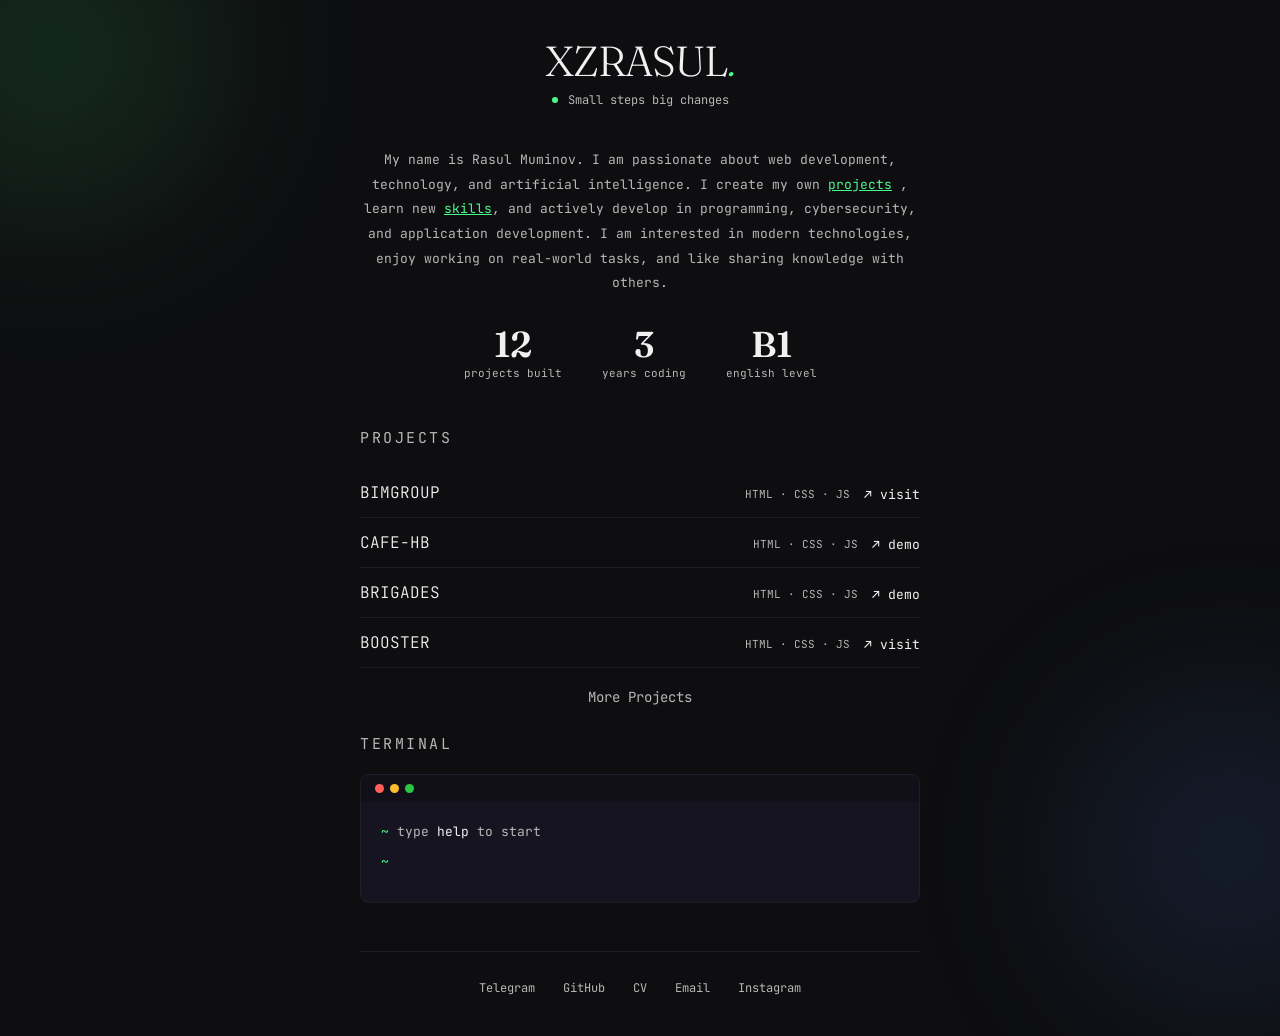
==== index.html @ f0c8d519 "Fresh initial commit" ====
<!doctype html>
<html lang="en">
  <head>
    <meta charset="UTF-8" />
    <meta name="viewport" content="width=device-width, initial-scale=1.0" />
    <meta name="theme-color" content="#ffffff" />
    <title>Rasul</title>
    <link
      href="https://fonts.googleapis.com/css2?family=JetBrains+Mono:wght@300;400&family=Fraunces:ital,wght@0,300;1,300&display=swap"
      rel="stylesheet"
    />
    <link rel="stylesheet" href="style.css" />
  </head>
  <body>
    <div class="container">
      <header>
        <div class="name">XZRASUL<em>.</em></div>
        <div class="tagline">
          <div class="dot"></div>
          Small steps big changes
        </div>
      </header>

      <p class="bio">
        My name is Rasul Muminov. I am passionate about web development,
        technology, and artificial intelligence. I create my own
        <a href="#terminal" onclick="runProjects()">projects</a> , learn new
        <a href="#terminal" onclick="runSkills()">skills</a>, and actively
        develop in programming, cybersecurity, and application development. I am
        interested in modern technologies, enjoy working on real-world tasks,
        and like sharing knowledge with others.
      </p>
      <div class="hero-stats">
        <div class="stat">
          <div class="stat-num">12</div>
          <div class="stat-label">projects built</div>
        </div>
        <div class="stat">
          <div class="stat-num">3</div>
          <div class="stat-label">years coding</div>
        </div>
        <div class="stat">
          <div class="stat-num">B1</div>
          <div class="stat-label">english level</div>
        </div>
      </div>
      <div class="block">
        <div class="block-label">Projects</div>
        <div class="project">
          <div class="project-name">BIMGROUP</div>
          <div class="project-meta">
            <span class="project-stack">HTML · CSS · JS</span>
            <a class="project-link" href="https://bimgroup.tj/" target="_blank"
              >↗ visit</a
            >
          </div>
        </div>

        <div class="project">
          <div class="project-name">CAFE-HB</div>
          <div class="project-meta">
            <span class="project-stack">HTML · CSS · JS</span>
            <a
              class="project-link"
              href="https://cafehb.vercel.app/"
              target="_blank"
              >↗ demo</a
            >
          </div>
        </div>
        <div class="project">
          <div class="project-name">BRIGADES</div>
          <div class="project-meta">
            <span class="project-stack">HTML · CSS · JS</span>
            <a
              class="project-link"
              href="https://workersadmin.vercel.app"
              target="_blank"
              >↗ demo</a
            >
          </div>
        </div>
        <div class="project">
          <div class="project-name">BOOSTER</div>
          <div class="project-meta">
            <span class="project-stack">HTML · CSS · JS</span>
            <a
              class="project-link"
              href="https://t.me/xzinstagrambot"
              target="_blank"
              >↗ visit</a
            >
          </div>
        </div>
        <span class="project-stack">
          <a class="btn-project" href="#terminal" onclick="runProjects()"
            >More Projects</a
          >
        </span>
      </div>

      <div id="terminal" class="block">
        <div class="block-label">Terminal</div>
        <div class="terminal">
          <div class="term-bar">
            <div class="term-dot r"></div>
            <div class="term-dot y"></div>
            <div class="term-dot g"></div>
          </div>
          <div class="term-body" id="termBody">
            <div>
              <span class="prompt">~</span>
              <span class="out">type <span class="k">help</span> to start</span>
            </div>
            <div class="input-row">
              <span class="prompt">~</span>
              <input
                class="term-input"
                id="termInput"
                onkeydown="runCmd(event)"
                oninput="this.value = this.value.toLowerCase()"
                autocomplete="off"
                spellcheck="false"
              />
            </div>
          </div>
        </div>
      </div>
      <div class="links">
        <a class="link" href="https://t.me/xzrasul" target="_blank">Telegram</a>
        <a class="link" href="https://github.com/xzrasul13" target="_blank"
          >GitHub</a
        >
        <a
          class="link"
          href="#"
          target="_blank"
          >CV</a
        >
        <a class="link" href="mailto:xzrasul13@gmail.com" target="_blank"
          >Email</a
        >
        <a class="link" href="https://instagram.com/xzrasul" target="_blank"
          >Instagram</a
        >
      </div>
    </div>

    <script src="script.js"></script>
  </body>
</html>
---- style.css ----
* {
  margin: 0;
  padding: 0;
  box-sizing: border-box;
}

:root {
  --bg: #0e0e10;
  --text: #f1f1f1;
  --muted: #b7b7b7;
  --green: #4afa8a;
  --border: #1e1e24;
  --mono: "JetBrains Mono", monospace;
  --serif: "Fraunces", Georgia, serif;
}

body {
  color: var(--text);
  font-family: var(--mono);
  font-size: 13px;
  min-height: 100vh;
  display: flex;
  justify-content: center;
  padding: 40px 24px;
}
body {
  position: relative;
  overflow-x: hidden;
  background-color: #0e0e10; /* Твой основной цвет */
}

body::before, body::after {
  content: "";
  position: fixed;
  width: 300px;
  height: 300px;
  filter: blur(100px);
  border-radius: 50%;
  z-index: -1;
  opacity: 0.15;
  animation: move-blobs 20s infinite alternate;
}

body::before {
  background: var(--green); /* Твой акцентный цвет #4afa8a */
  top: -100px;
  left: -100px;
}

body::after {
  background: #4a86fa; /* Глубокий синий для контраста */
  bottom: -100px;
  right: -100px;
  animation-delay: -10s;
}

@keyframes move-blobs {
  0% { transform: translate(0, 0) scale(1); }
  100% { transform: translate(100vw, 50vh) scale(1.5); }
}

.container {
  width: 100%;
  max-width: 560px;
}

/* header */
header {
  margin-bottom: 40px;
}
.name,
.tagline {
  display: flex;
  justify-content: center;
}

.name {
  font-family: var(--serif);
  font-size: 42px;
  font-weight: 300;
  color: var(--text);
  letter-spacing: -1px;
  line-height: 1;
  margin-bottom: 10px;
}

.name em {
  font-style: italic;
  color: var(--green);
}

.tagline {
  font-size: 12px;
  color: var(--muted);
  display: flex;
  align-items: center;
  gap: 10px;
}

.dot {
  width: 6px;
  height: 6px;
  background: var(--green);
  border-radius: 50%;
  animation: pulse 2.5s ease-in-out infinite;
  flex-shrink: 0;
}
.dot-h {
  width: 5px;
  height: 5px;
  background: var(--green);
  border-radius: 50%;
  animation: pulse 2.5s ease-in-out infinite;
  flex-shrink: 0;
  margin-top: 30px;
  margin-left: 3px;
}

@keyframes pulse {
  0%,
  100% {
    opacity: 1;
  }
  50% {
    opacity: 0.3;
  }
}

/* bio */
.bio {
  text-align: center;
  font-size: 13px;
  color: var(--muted);
  line-height: 1.9;
  margin-bottom: 30px;
}

.bio a {
  color: var(--green);
}

/* sections */
.block {
  margin-bottom: 48px;
}


.block-label {
  font-size: 15px;
  color: var(--muted);
  letter-spacing: 2.5px;
  text-transform: uppercase;
  margin-bottom: 20px;
}
.hero-stats {
  display: flex;
  justify-content: center;
  gap: 40px;
  margin-bottom: 48px;
}
.stat {
  display: flex;
  text-align: center;
  flex-direction: column;
  gap: 4px;
}

.stat-num {
  font-family: var(--serif);
  font-size: 36px;
  font-weight: 600;
  color: var(--text);
  line-height: 1;
}

.stat-label {
  font-size: 11px;
  color: var(--muted);
}

/* projects */
.project {
  display: flex;
  justify-content: space-between;
  align-items: baseline;
  padding: 14px 0;
  border-bottom: 1px solid var(--border);
  gap: 16px;
}

.project:first-of-type {
  border-top: 1px solid var(--border);
}

.project-name {
  display: flex;
  font-family: var(--mono);
  font-size: 16px;
  font-weight: 300;
  color: var(--text);
}

.projects-discription{
  margin-left: 15px;
  margin-top: 3px;
  font-size: 14px;
  color: var(--muted);
}

.project-meta {
  display: flex;
  align-items: center;
  gap: 14px;
  flex-shrink: 0;
}

.project-stack {
  font-size: 11px;
  color: var(--muted);
}

.project-link {
  color: var(--te);
  text-decoration: none;
  transition: color 0.15s;
}

.project-link:hover {
  color: var(--green);
}
.btn-project {
  font-family: var(--mono);
  display: flex;
  justify-content: center;
  text-decoration: none;
  color: var(--muted);
  font-size: 14px;
  transition: color 0.15s;
  margin: 20px;
  margin-bottom: -20px;
}
.btn-project:hover {
  color: var(--text);
}

/* terminal */
.terminal {
  background-color: #171421;
  border: 1px solid var(--border);
  border-radius: 8px;
  overflow: hidden;
}

.term-bar {
  background: #110f18;
  padding: 9px 14px;
  display: flex;
  gap: 6px;
  align-items: center;
}

.term-dot {
  width: 9px;
  height: 9px;
  border-radius: 50%;
}
.term-dot.r {
  background: #ff5f57;
}
.term-dot.y {
  background: #febc2e;
}
.term-dot.g {
  background: #28c840;
}

.term-body {
  padding: 18px 20px;
  line-height: 1.8;
  min-height: 100px;
}

.prompt {
  color: var(--green);
}
.out {
  color: var(--muted);
}
.out .k {
  color: var(--text);
}

.input-row {
  display: flex;
  align-items: center;
  gap: 6px;
  margin-top: 6px;
}

.term-input {
  background: none;
  border: none;
  outline: none;
  color: var(--text);
  font-family: var(--mono);
  font-size: 13px;
  flex: 1;
  caret-color: var(--green);
}

/* footer links */
.links {
  display: flex;
  justify-content: center;
  gap: 28px;
  margin-top: 48px;
  padding-top: 28px;
  border-top: 1px solid var(--border);
}

.link {
  font-size: 12px;
  color: var(--muted);
  text-decoration: none;
  transition: color 0.15s;
}

.link:hover {
  color: var(--text);
}
.out {
  color: var(--muted);
  white-space: pre-wrap; 
  word-break: break-word;
}
.out a {
  color: var(--green);
}
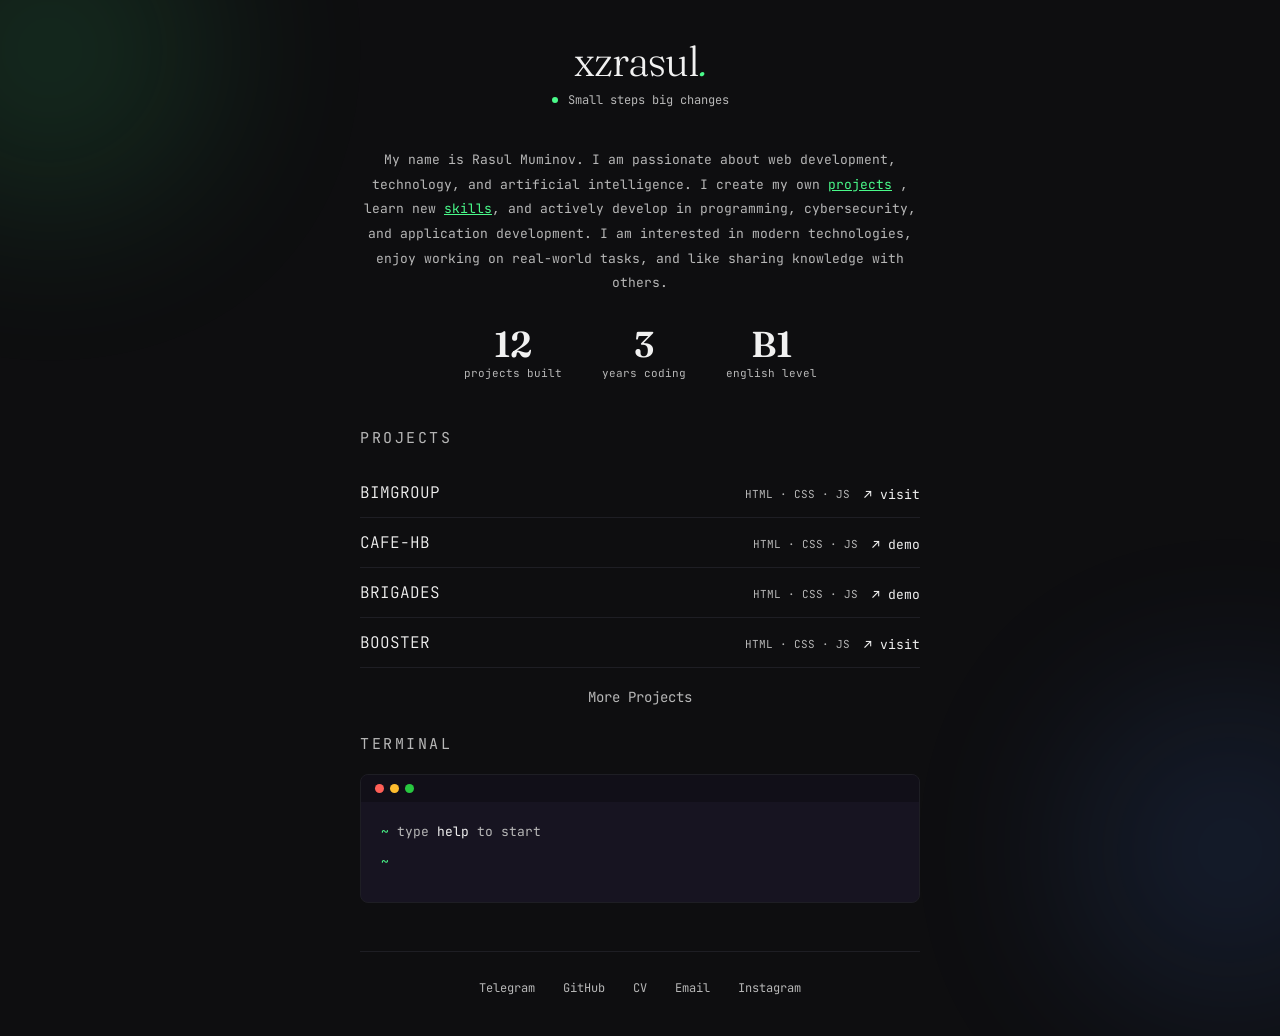
==== commit 6364efaf: "edit title" ====
--- a/index.html
+++ b/index.html
@@ -1,151 +1,117 @@
 <!doctype html>
 <html lang="en">
-  <head>
-    <meta charset="UTF-8" />
-    <meta name="viewport" content="width=device-width, initial-scale=1.0" />
-    <meta name="theme-color" content="#ffffff" />
-    <title>Rasul</title>
-    <link
-      href="https://fonts.googleapis.com/css2?family=JetBrains+Mono:wght@300;400&family=Fraunces:ital,wght@0,300;1,300&display=swap"
-      rel="stylesheet"
-    />
-    <link rel="stylesheet" href="style.css" />
-  </head>
-  <body>
-    <div class="container">
-      <header>
-        <div class="name">XZRASUL<em>.</em></div>
-        <div class="tagline">
-          <div class="dot"></div>
-          Small steps big changes
-        </div>
-      </header>
 
-      <p class="bio">
-        My name is Rasul Muminov. I am passionate about web development,
-        technology, and artificial intelligence. I create my own
-        <a href="#terminal" onclick="runProjects()">projects</a> , learn new
-        <a href="#terminal" onclick="runSkills()">skills</a>, and actively
-        develop in programming, cybersecurity, and application development. I am
-        interested in modern technologies, enjoy working on real-world tasks,
-        and like sharing knowledge with others.
-      </p>
-      <div class="hero-stats">
-        <div class="stat">
-          <div class="stat-num">12</div>
-          <div class="stat-label">projects built</div>
-        </div>
-        <div class="stat">
-          <div class="stat-num">3</div>
-          <div class="stat-label">years coding</div>
-        </div>
-        <div class="stat">
-          <div class="stat-num">B1</div>
-          <div class="stat-label">english level</div>
+<head>
+  <meta charset="UTF-8" />
+  <meta name="viewport" content="width=device-width, initial-scale=1.0" />
+  <meta name="theme-color" content="#ffffff" />
+  <link rel="shortcut icon" href="1737549358908.png" type="image/x-icon">
+  <title>xzrasul</title>
+  <link
+    href="https://fonts.googleapis.com/css2?family=JetBrains+Mono:wght@300;400&family=Fraunces:ital,wght@0,300;1,300&display=swap"
+    rel="stylesheet" />
+  <link rel="stylesheet" href="style.css" />
+</head>
+
+<body>
+  <div class="container">
+    <header>
+      <div class="name">xzrasul<em>.</em></div>
+      <div class="tagline">
+        <div class="dot"></div>
+        Small steps big changes
+      </div>
+    </header>
+
+    <p class="bio">
+      My name is Rasul Muminov. I am passionate about web development,
+      technology, and artificial intelligence. I create my own
+      <a href="#terminal" onclick="runProjects()">projects</a> , learn new
+      <a href="#terminal" onclick="runSkills()">skills</a>, and actively
+      develop in programming, cybersecurity, and application development. I am
+      interested in modern technologies, enjoy working on real-world tasks,
+      and like sharing knowledge with others.
+    </p>
+    <div class="hero-stats">
+      <div class="stat">
+        <div class="stat-num">12</div>
+        <div class="stat-label">projects built</div>
+      </div>
+      <div class="stat">
+        <div class="stat-num">3</div>
+        <div class="stat-label">years coding</div>
+      </div>
+      <div class="stat">
+        <div class="stat-num">B1</div>
+        <div class="stat-label">english level</div>
+      </div>
+    </div>
+    <div class="block">
+      <div class="block-label">Projects</div>
+      <div class="project">
+        <div class="project-name">BIMGROUP</div>
+        <div class="project-meta">
+          <span class="project-stack">HTML · CSS · JS</span>
+          <a class="project-link" href="https://bimgroup.tj/" target="_blank">↗ visit</a>
         </div>
       </div>
-      <div class="block">
-        <div class="block-label">Projects</div>
-        <div class="project">
-          <div class="project-name">BIMGROUP</div>
-          <div class="project-meta">
-            <span class="project-stack">HTML · CSS · JS</span>
-            <a class="project-link" href="https://bimgroup.tj/" target="_blank"
-              >↗ visit</a
-            >
+
+      <div class="project">
+        <div class="project-name">CAFE-HB</div>
+        <div class="project-meta">
+          <span class="project-stack">HTML · CSS · JS</span>
+          <a class="project-link" href="https://cafehb.vercel.app/" target="_blank">↗ demo</a>
+        </div>
+      </div>
+      <div class="project">
+        <div class="project-name">BRIGADES</div>
+        <div class="project-meta">
+          <span class="project-stack">HTML · CSS · JS</span>
+          <a class="project-link" href="https://workersadmin.vercel.app" target="_blank">↗ demo</a>
+        </div>
+      </div>
+      <div class="project">
+        <div class="project-name">BOOSTER</div>
+        <div class="project-meta">
+          <span class="project-stack">HTML · CSS · JS</span>
+          <a class="project-link" href="https://t.me/xzinstagrambot" target="_blank">↗ visit</a>
+        </div>
+      </div>
+      <span class="project-stack">
+        <a class="btn-project" href="#terminal" onclick="runProjects()">More Projects</a>
+      </span>
+    </div>
+
+    <div id="terminal" class="block">
+      <div class="block-label">Terminal</div>
+      <div class="terminal">
+        <div class="term-bar">
+          <div class="term-dot r"></div>
+          <div class="term-dot y"></div>
+          <div class="term-dot g"></div>
+        </div>
+        <div class="term-body" id="termBody">
+          <div>
+            <span class="prompt">~</span>
+            <span class="out">type <span class="k">help</span> to start</span>
           </div>
-        </div>
-
-        <div class="project">
-          <div class="project-name">CAFE-HB</div>
-          <div class="project-meta">
-            <span class="project-stack">HTML · CSS · JS</span>
-            <a
-              class="project-link"
-              href="https://cafehb.vercel.app/"
-              target="_blank"
-              >↗ demo</a
-            >
-          </div>
-        </div>
-        <div class="project">
-          <div class="project-name">BRIGADES</div>
-          <div class="project-meta">
-            <span class="project-stack">HTML · CSS · JS</span>
-            <a
-              class="project-link"
-              href="https://workersadmin.vercel.app"
-              target="_blank"
-              >↗ demo</a
-            >
-          </div>
-        </div>
-        <div class="project">
-          <div class="project-name">BOOSTER</div>
-          <div class="project-meta">
-            <span class="project-stack">HTML · CSS · JS</span>
-            <a
-              class="project-link"
-              href="https://t.me/xzinstagrambot"
-              target="_blank"
-              >↗ visit</a
-            >
-          </div>
-        </div>
-        <span class="project-stack">
-          <a class="btn-project" href="#terminal" onclick="runProjects()"
-            >More Projects</a
-          >
-        </span>
-      </div>
-
-      <div id="terminal" class="block">
-        <div class="block-label">Terminal</div>
-        <div class="terminal">
-          <div class="term-bar">
-            <div class="term-dot r"></div>
-            <div class="term-dot y"></div>
-            <div class="term-dot g"></div>
-          </div>
-          <div class="term-body" id="termBody">
-            <div>
-              <span class="prompt">~</span>
-              <span class="out">type <span class="k">help</span> to start</span>
-            </div>
-            <div class="input-row">
-              <span class="prompt">~</span>
-              <input
-                class="term-input"
-                id="termInput"
-                onkeydown="runCmd(event)"
-                oninput="this.value = this.value.toLowerCase()"
-                autocomplete="off"
-                spellcheck="false"
-              />
-            </div>
+          <div class="input-row">
+            <span class="prompt">~</span>
+            <input class="term-input" id="termInput" onkeydown="runCmd(event)"
+              oninput="this.value = this.value.toLowerCase()" autocomplete="off" spellcheck="false" />
           </div>
         </div>
       </div>
-      <div class="links">
-        <a class="link" href="https://t.me/xzrasul" target="_blank">Telegram</a>
-        <a class="link" href="https://github.com/xzrasul13" target="_blank"
-          >GitHub</a
-        >
-        <a
-          class="link"
-          href="#"
-          target="_blank"
-          >CV</a
-        >
-        <a class="link" href="mailto:xzrasul13@gmail.com" target="_blank"
-          >Email</a
-        >
-        <a class="link" href="https://instagram.com/xzrasul" target="_blank"
-          >Instagram</a
-        >
-      </div>
     </div>
+    <div class="links">
+      <a class="link" href="https://t.me/xzrasul" target="_blank">Telegram</a>
+      <a class="link" href="https://github.com/xzrasul13" target="_blank">GitHub</a>
+      <a class="link" href="#" target="_blank">CV</a>
+      <a class="link" href="mailto:xzrasul13@gmail.com" target="_blank">Email</a>
+      <a class="link" href="https://instagram.com/xzrasul" target="_blank">Instagram</a>
+    </div>
+  </div>
+  <script src="script.js"></script>
+</body>
 
-    <script src="script.js"></script>
-  </body>
-</html>
+</html>
--- a/style.css
+++ b/style.css
@@ -335,4 +335,4 @@
 }
 .out a {
   color: var(--green);
-}+}
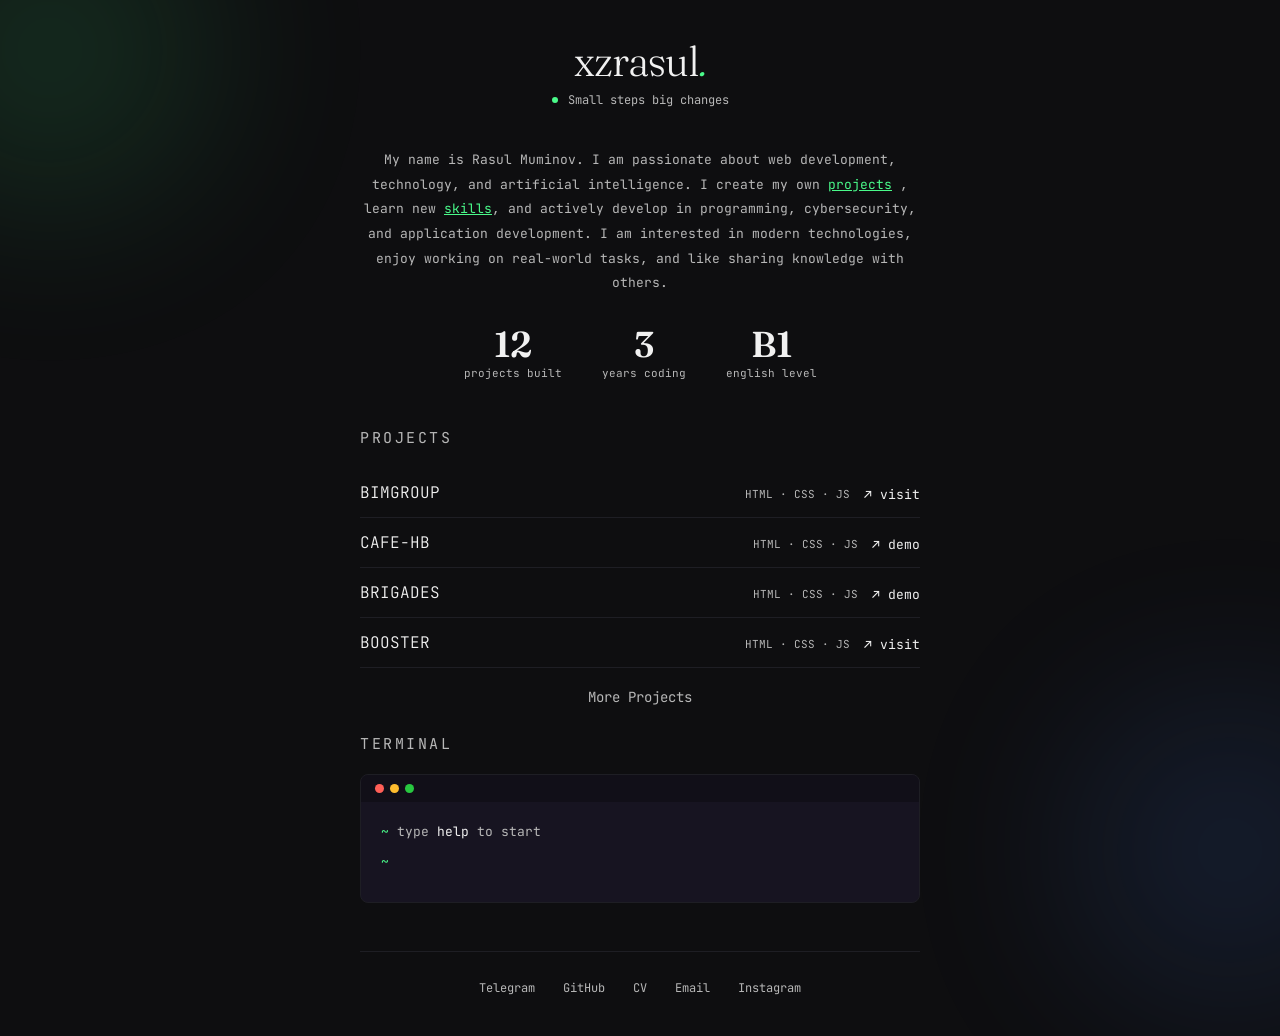
==== commit ab8b6a71: "Fix HTML formatting and ensure proper structure" ====
--- a/index.html
+++ b/index.html
@@ -105,7 +105,7 @@
     </div>
     <div class="links">
       <a class="link" href="https://t.me/xzrasul" target="_blank">Telegram</a>
-      <a class="link" href="https://github.com/xzrasul13" target="_blank">GitHub</a>
+      <a class="link" href="https://github.com/xzrasul" target="_blank">GitHub</a>
       <a class="link" href="#" target="_blank">CV</a>
       <a class="link" href="mailto:xzrasul13@gmail.com" target="_blank">Email</a>
       <a class="link" href="https://instagram.com/xzrasul" target="_blank">Instagram</a>
@@ -114,4 +114,4 @@
   <script src="script.js"></script>
 </body>
 
-</html>+</html>
